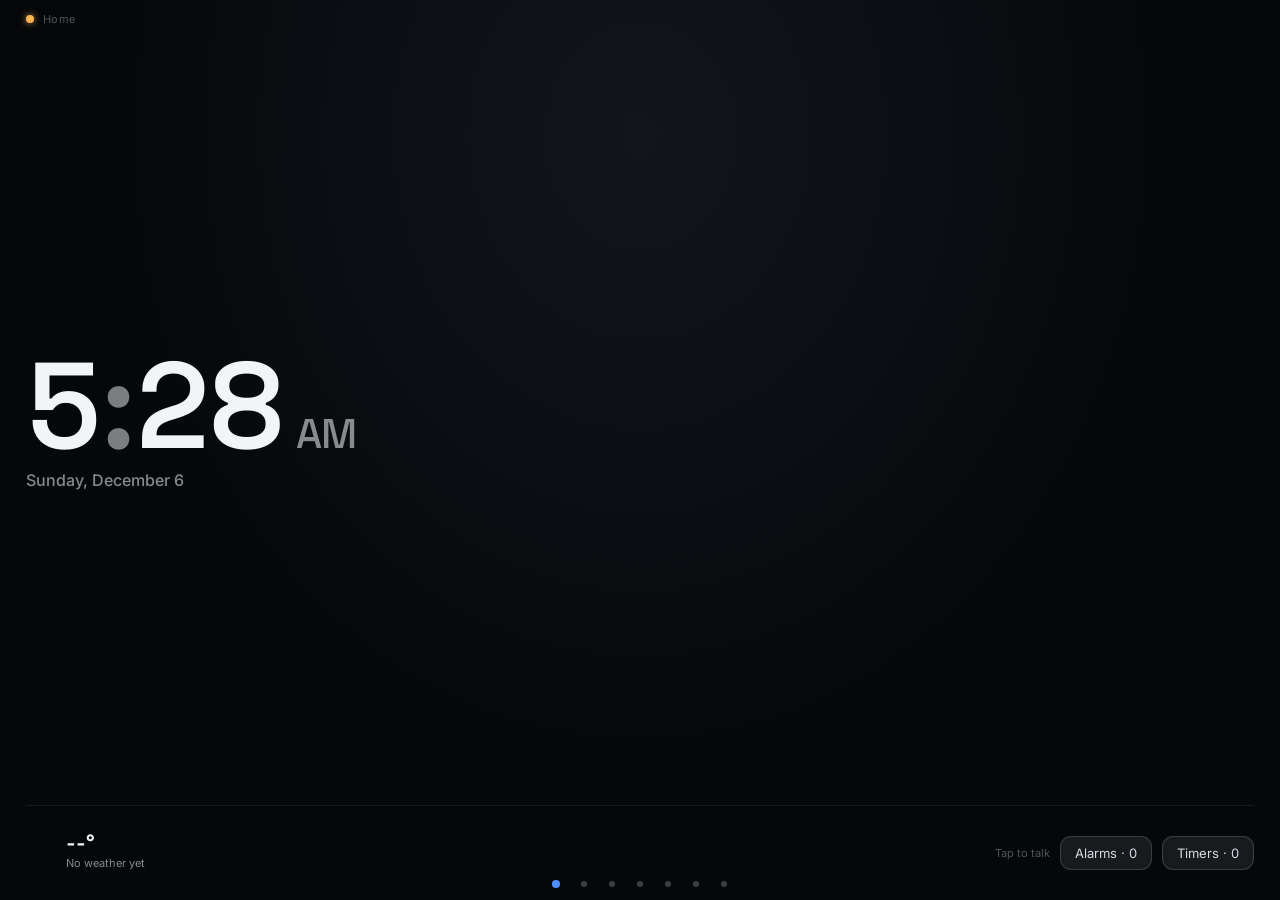
==== EchoTerminal/app/src/main/assets/ambient/index.html @ d67b39e3 "tap = stop: protocol v1.4, remove stay machinery, 'tap to stop' hint (fix brief 11)" ====
<!DOCTYPE html>
<html lang="en">
<head>
<meta charset="UTF-8">
<!--
  width=960 pins the layout viewport to the panel's real pixel width, so every
  length in styles.css is a device pixel on a 960x480 Echo Show 5 and the
  mockup's numbers port across unchanged. user-scalable=no also removes the
  300ms tap delay, which matters because a screen tap is tap-to-talk.
-->
<meta name="viewport" content="width=960, user-scalable=no">
<title>Echo ambient</title>
<link rel="stylesheet" href="styles.css">
</head>
<body>

<!-- The listening ring frames the whole panel, the way the Alexa light ring
     frames the base. Pure CSS animation, no JS loop. -->
<div id="ring"></div>

<div id="topbar">
  <div id="conn-dot" class="dot connecting"></div>
  <span id="page-label">Home</span>
</div>

<!-- ---------------------------------------------------------------- HOME -->
<section class="page visible" data-page="home">
  <div class="home">
    <div class="clock-stage">
      <div class="face digital">
        <div class="time" id="time-digital"></div>
        <div class="date" id="date-digital"></div>
      </div>
    </div>
    <div class="home-footer">
      <div class="weather-mini">
        <span class="wico" id="home-wico"></span>
        <div>
          <div class="wtemp" id="home-wtemp">--&deg;</div>
          <div class="wcond" id="home-wcond">No weather yet</div>
        </div>
      </div>
      <div class="footer-right">
        <span class="hint" id="home-hint">Tap to talk</span>
        <button class="chip" data-ui id="alarm-chip">Alarms &middot; 0</button>
        <button class="chip" data-ui id="timer-chip">Timers &middot; 0</button>
      </div>
    </div>
  </div>
</section>

<!-- ------------------------------------------------------------- WEATHER -->
<section class="page" data-page="weather">
  <div class="weather-page">
    <div class="wx-hero">
      <div>
        <div class="wx-temp-big" id="wx-temp">--&deg;</div>
        <div class="wx-sub" id="wx-sub">No weather yet</div>
        <div class="wx-hilo placeholder"><span>H <b>--</b></span><span>L <b>--</b></span><span>Wind <b>--</b></span></div>
      </div>
      <div class="wx-glyph" id="wx-glyph"></div>
    </div>
    <div class="hourly placeholder">
      <div class="empty-note">Hourly forecast is not wired up yet</div>
    </div>
  </div>
</section>

<!-- --------------------------------------------------------- WORLD CLOCK -->
<section class="page" data-page="world">
  <div class="world-page">
    <div class="world-top">
      <div class="map-box">
        <canvas id="world-map"></canvas>
      </div>
      <div class="hero-city">
        <div class="hero-name" id="hero-name">SYRACUSE</div>
        <div class="hero-time" id="hero-time">--:--</div>
        <div class="hero-date" id="hero-date"></div>
      </div>
    </div>
    <div class="city-list" id="city-list"></div>
  </div>
</section>

<!-- -------------------------------------------------------------- SCORES -->
<section class="page" data-page="scores">
  <div class="scores-page" id="scores-list">
    <div class="score-card placeholder">
      <div class="team"><div class="badge">--</div><div class="team-name">&mdash;<span>Home</span></div></div>
      <div class="score-num">--</div>
      <div class="game-meta">&mdash;</div>
      <div class="score-num">--</div>
      <div class="team right"><div class="team-name">&mdash;<span>Away</span></div><div class="badge">--</div></div>
    </div>
    <div class="score-card placeholder">
      <div class="team"><div class="badge">--</div><div class="team-name">&mdash;<span>Home</span></div></div>
      <div class="score-num">--</div>
      <div class="game-meta">&mdash;</div>
      <div class="score-num">--</div>
      <div class="team right"><div class="team-name">&mdash;<span>Away</span></div><div class="badge">--</div></div>
    </div>
    <div class="empty-note">No scores yet</div>
  </div>
</section>

<!-- ------------------------------------------------------------- FLIGHTS -->
<section class="page" data-page="flights">
  <div class="flights-page">
    <div class="radar placeholder">
      <svg viewBox="0 0 150 150">
        <circle cx="75" cy="75" r="70" fill="none" stroke="rgba(79,140,255,0.15)" stroke-width="1"/>
        <circle cx="75" cy="75" r="46" fill="none" stroke="rgba(79,140,255,0.15)" stroke-width="1"/>
        <circle cx="75" cy="75" r="22" fill="none" stroke="rgba(79,140,255,0.15)" stroke-width="1"/>
        <line x1="75" y1="5" x2="75" y2="145" stroke="rgba(79,140,255,0.1)" stroke-width="1"/>
        <line x1="5" y1="75" x2="145" y2="75" stroke="rgba(79,140,255,0.1)" stroke-width="1"/>
        <circle cx="75" cy="75" r="3" fill="rgba(242,244,247,0.55)"/>
        <g id="radar-planes"></g>
      </svg>
    </div>
    <div class="flight-list" id="flight-list">
      <div class="flight-row placeholder">
        <div><div class="flight-code">&mdash;</div><div class="flight-route">no traffic data</div></div>
        <div class="flight-stat">&mdash;</div>
      </div>
      <div class="empty-note">Nothing overhead yet</div>
    </div>
  </div>
</section>

<!-- ---------------------------------------------------------------- NEWS -->
<section class="page" data-page="news">
  <div class="news-page">
    <div>
      <div class="news-tag placeholder-tag" id="news-tag">HEADLINES</div>
      <div class="news-headline placeholder" id="news-headline">No headlines yet</div>
      <div class="news-meta" id="news-meta">The news feed is not wired up yet</div>
    </div>
    <div class="ticker" id="news-ticker-wrap">
      <div class="ticker-track placeholder" id="news-ticker"><span>&mdash;</span></div>
    </div>
  </div>
</section>

<!-- -------------------------------------------------------------- STOCKS -->
<section class="page" data-page="stocks">
  <div class="stocks-page" id="stocks-list">
    <div class="stock-row placeholder">
      <div class="stock-id"><div class="stock-sym">&mdash;</div><div class="stock-name">no quote</div></div>
      <svg class="stock-spark" viewBox="0 0 70 26"><polyline points="0,13 70,13" fill="none" stroke="rgba(242,244,247,0.2)" stroke-width="2"/></svg>
      <div class="stock-price"><div class="stock-val">--</div><div class="stock-chg">--</div></div>
    </div>
    <div class="stock-row placeholder">
      <div class="stock-id"><div class="stock-sym">&mdash;</div><div class="stock-name">no quote</div></div>
      <svg class="stock-spark" viewBox="0 0 70 26"><polyline points="0,13 70,13" fill="none" stroke="rgba(242,244,247,0.2)" stroke-width="2"/></svg>
      <div class="stock-price"><div class="stock-val">--</div><div class="stock-chg">--</div></div>
    </div>
    <div class="empty-note">No market data yet</div>
  </div>
</section>

<div id="pager"></div>

<!-- The conversation overlay. Shown for any non-idle ui state; hides the
     pager and stops the idle cycle. -->
<div id="convo" class="hidden">
  <div class="convo-pill"><span class="convo-dot"></span><span id="convo-label">Listening</span></div>
  <div id="convo-hint" class="hidden">tap to stop</div>
</div>

<!-- Pushed server cards (display / display_clear). Full-bleed, above
     everything the pages draw, below the native camera indicator. -->
<div id="card" class="hidden"><div id="card-body"></div></div>

<script src="world.js"></script>
<script src="app.js"></script>
</body>
</html>
---- EchoTerminal/app/src/main/assets/ambient/styles.css ----
/*
 * Ambient UI for the Echo Show 5 panel (960x480), ported from
 * docs/ui-mockup/mockup.html. The device chrome (bezel, fabric, camera dot)
 * is gone -- this IS the screen now -- and the pagination dots moved from the
 * mockup's fabric base onto the screen's bottom edge, since the physical base
 * is not ours to draw on.
 *
 * Everything here is local: the two fonts are bundled in fonts/, and there is
 * no network reference of any kind. The device has no internet.
 */

@font-face {
  font-family: 'Space Grotesk';
  src: url('fonts/space-grotesk-latin.woff2') format('woff2');
  font-weight: 300 700;
  font-style: normal;
  font-display: block;
}
@font-face {
  font-family: 'Inter';
  src: url('fonts/inter-latin.woff2') format('woff2');
  font-weight: 100 900;
  font-style: normal;
  font-display: block;
}

:root{
  --void:#05070a;
  --glass: rgba(255,255,255,0.05);
  --glass-strong: rgba(255,255,255,0.09);
  --line: rgba(255,255,255,0.08);
  --ink:#f2f4f7;
  --ink-dim: rgba(242,244,247,0.55);
  --ink-faint: rgba(242,244,247,0.32);
  --blue:#4f8cff;
  --amber:#ffb454;
  --green:#35d399;
  --red:#ff5c5c;
  --purple:#b06bff;

  /* The ring and the conversation pill both read from this, so one JS write
     recolours the whole conversation chrome. */
  --state: var(--blue);
}

*{ box-sizing:border-box; }

html,body{
  margin:0; padding:0; width:100%; height:100%;
  background: radial-gradient(ellipse at 50% 15%, #12161c 0%, var(--void) 62%);
  color:var(--ink);
  font-family:'Inter', sans-serif;
  overflow:hidden;
  /* An ambient display is not a document: nothing selects, nothing scrolls,
     nothing shows a tap flash. */
  user-select:none; -webkit-user-select:none;
  -webkit-tap-highlight-color: transparent;
  -webkit-touch-callout: none;
}

/* ---------------------------------------------------------------- ring --- */
#ring{
  position:fixed; top:0; right:0; bottom:0; left:0; pointer-events:none; z-index:40;
  box-shadow: inset 0 0 0 0 transparent;
  transition: box-shadow .35s ease;
}
#ring.active{
  animation: ring-pulse 1.8s ease-in-out infinite;
}
@keyframes ring-pulse{
  0%,100%{ box-shadow: inset 0 0 0 3px var(--state), inset 0 0 18px 3px var(--state); opacity:.62; }
  50%    { box-shadow: inset 0 0 0 3px var(--state), inset 0 0 30px 6px var(--state); opacity:1; }
}

/* -------------------------------------------------------------- top bar --- */
/* Left-anchored on purpose: the native camera indicator owns the top-right
   corner and must never be argued with. */
#topbar{
  position:fixed; top:12px; left:26px; z-index:20;
  display:flex; align-items:center; gap:9px;
  font-size:11px; color:var(--ink-faint); letter-spacing:.04em;
}
.dot{ width:8px; height:8px; border-radius:50%; background:var(--ink-faint); }
.dot.online{ background:var(--green); box-shadow:0 0 7px rgba(53,211,153,0.9); }
.dot.connecting{ background:var(--amber); box-shadow:0 0 7px rgba(255,180,84,0.75); }
.dot.offline{ background:var(--red); box-shadow:0 0 7px rgba(255,92,92,0.9); }

/* ---------------------------------------------------------------- pages --- */
.page{
  position:fixed; top:0; right:0; bottom:0; left:0; z-index:10;
  display:none; flex-direction:column;
  padding:34px 26px 30px 26px;
}
.page.visible{ display:flex; }

#pager{
  position:fixed; left:0; right:0; bottom:2px; z-index:20;
  height:28px; display:flex; align-items:center; justify-content:center; gap:2px;
}
/* The dot is 6px because that is what reads right from across a room; the
   box around it is 26px because that is what a thumb hits. Drawing the dot
   as ::before is what lets the two sizes disagree. */
.pdot{ width:26px; height:26px; display:flex; align-items:center; justify-content:center; }
.pdot::before{
  content:''; width:6px; height:6px; border-radius:50%;
  background:rgba(255,255,255,0.22);
  transition: background .2s, transform .2s;
}
.pdot.on::before{ background:var(--blue); transform:scale(1.35); }
/* A pinned page is one the user chose; it says so until the cycle resumes. */
.pdot.pinned::before{ background:var(--amber); }
#pager.hidden{ display:none; }

/* ----------------------------------------------------------- home page --- */
.home{ flex:1; display:flex; flex-direction:column; justify-content:space-between; }
.clock-stage{ flex:1; display:flex; align-items:center; }
.face{ width:100%; }
.face.digital .time{
  font-family:'Space Grotesk', sans-serif; font-weight:600;
  font-size:122px; line-height:.95; letter-spacing:-.01em;
  font-variant-numeric: tabular-nums;
}
.face.digital .time .colon{ opacity:.5; }
.face.digital .time .ampm{ font-size:.34em; margin-left:12px; color:var(--ink-dim); font-weight:500; }
.face.digital .date{ font-size:16px; color:var(--ink-dim); margin-top:6px; font-weight:500; }

.home-footer{
  display:flex; align-items:flex-end; justify-content:space-between;
  padding-top:10px; border-top:1px solid var(--line);
}
.weather-mini{ display:flex; align-items:center; gap:10px; padding-top:12px; }
.wico{ width:30px; height:30px; display:block; }
.wico svg{ width:100%; height:100%; display:block; }
.wtemp{ font-size:22px; font-weight:600; font-family:'Space Grotesk',sans-serif; }
.wcond{ font-size:11px; color:var(--ink-dim); }
.hint{ font-size:11px; color:var(--ink-faint); }
.footer-right{ display:flex; align-items:center; gap:10px; padding-top:12px; }
/* The alarm/timer chips the native ambient floated over its bottom-right
   corner, in the same place, opening the same native schedule screens. */
.chip{
  font-family:'Inter',sans-serif; font-size:13px; color:rgba(232,238,247,0.91);
  background:rgba(255,255,255,0.08); border:1px solid rgba(255,255,255,0.15);
  border-radius:11px; padding:8px 14px;
}
.chip:active{ background:rgba(255,255,255,0.16); }

/* -------------------------------------------------------- weather page --- */
.weather-page{ flex:1; display:flex; flex-direction:column; }
.wx-hero{ flex:1; display:flex; align-items:center; justify-content:space-between; }
.wx-temp-big{ font-family:'Space Grotesk',sans-serif; font-weight:600; font-size:92px; line-height:1; }
.wx-sub{ color:var(--ink-dim); font-size:14px; margin-top:6px; }
.wx-hilo{ display:flex; gap:14px; margin-top:10px; font-size:12px; color:var(--ink-dim); }
.wx-hilo b{ color:var(--ink); font-weight:600; }
.wx-glyph{ width:112px; height:112px; }
.wx-glyph svg{ width:100%; height:100%; display:block; }
.hourly{
  display:flex; align-items:center; justify-content:center;
  border-top:1px solid var(--line); padding-top:10px; min-height:44px;
}

/* --------------------------------------------------------- world clock --- */
.world-page{ flex:1; display:flex; flex-direction:column; gap:10px; }
.world-top{ flex:1; display:flex; align-items:center; gap:18px; }
/* Height in px rather than an aspect-ratio: the projection letterboxes itself
   to whatever box it is given (see world.js), and aspect-ratio is newer than
   the Chromium this ROM's WebView may turn out to be. */
.map-box{ flex:1; height:250px; position:relative; border-radius:8px; overflow:hidden; }
#world-map{ width:100%; height:100%; display:block; }
.hero-city{ width:236px; flex-shrink:0; }
.hero-name{ font-size:11px; letter-spacing:.14em; color:var(--amber); font-weight:600; }
.hero-time{
  font-family:'Space Grotesk',sans-serif; font-weight:700; font-size:54px;
  line-height:1.05; font-variant-numeric: tabular-nums; margin-top:2px;
}
.hero-date{ font-size:12px; color:var(--ink-dim); }
.city-list{ display:flex; gap:10px; }
.city-card{
  flex:1; background:var(--glass); border:1px solid var(--line); border-radius:10px;
  padding:7px 10px; text-align:center;
}
.city-card .cname{ font-size:10px; color:var(--ink-dim); }
.city-card .ctime{ font-family:'Space Grotesk',sans-serif; font-weight:700; font-size:16px; margin-top:2px; font-variant-numeric: tabular-nums; }
.city-card .cbadge{ font-size:9px; color:var(--ink-faint); margin-top:1px; }

/* -------------------------------------------------------------- scores --- */
.scores-page{ flex:1; display:flex; flex-direction:column; gap:8px; justify-content:center; }
.score-card{
  display:flex; align-items:center; justify-content:space-between;
  background:var(--glass); border:1px solid var(--line); border-radius:12px; padding:8px 16px;
}
.team{ display:flex; align-items:center; gap:9px; width:38%; }
.team.right{ justify-content:flex-end; text-align:right; }
.badge{
  width:26px; height:26px; border-radius:7px; flex-shrink:0;
  display:flex; align-items:center; justify-content:center;
  font-size:10px; font-weight:700; font-family:'Space Grotesk',sans-serif;
  background:rgba(255,255,255,0.10);
}
.team-name{ font-size:12px; font-weight:600; }
.team-name span{ display:block; font-size:9px; color:var(--ink-faint); font-weight:400; }
.score-num{ font-family:'Space Grotesk',sans-serif; font-weight:700; font-size:20px; width:34px; text-align:center; }
.game-meta{ width:22%; text-align:right; font-size:10px; color:var(--ink-dim); }
.live{ color:var(--red); font-weight:600; }
.final{ color:var(--ink-faint); }

/* ------------------------------------------------------------- flights --- */
.flights-page{ flex:1; display:flex; gap:18px; align-items:center; }
.radar{ position:relative; width:170px; height:170px; flex-shrink:0; }
.radar svg{ width:100%; height:100%; }
.plane-tag{
  position:absolute; font-size:9px; color:var(--blue); font-weight:600;
  white-space:nowrap; transform:translate(-50%,-140%);
}
.flight-list{ flex:1; display:flex; flex-direction:column; gap:8px; }
.flight-row{
  display:flex; align-items:center; justify-content:space-between;
  background:var(--glass); border:1px solid var(--line); border-radius:10px;
  padding:8px 12px; font-size:11px;
}
.flight-code{ font-family:'Space Grotesk',sans-serif; font-weight:700; font-size:13px; }
.flight-route{ color:var(--ink-dim); font-size:10px; }
.flight-stat{ text-align:right; color:var(--ink-dim); font-size:10px; }
.flight-stat b{ color:var(--ink); font-family:'Space Grotesk',sans-serif; }

/* ---------------------------------------------------------------- news --- */
.news-page{ flex:1; display:flex; flex-direction:column; justify-content:center; gap:14px; }
.news-tag{
  display:inline-flex; align-items:center; gap:6px;
  background:var(--red); color:#fff; font-size:10px; font-weight:700;
  letter-spacing:.06em; padding:3px 10px; border-radius:4px; width:fit-content;
}
.news-tag.placeholder-tag{ background:rgba(255,255,255,0.12); color:var(--ink-dim); }
.news-headline{ font-size:28px; font-weight:600; line-height:1.2; max-width:88%; margin-top:8px; }
.news-meta{ font-size:11px; color:var(--ink-faint); margin-top:6px; }
.ticker{ overflow:hidden; white-space:nowrap; border-top:1px solid var(--line); padding-top:10px; }
.ticker-track{
  display:inline-block; padding-left:100%;
  animation: scroll-left 22s linear infinite;
  font-size:12px; color:var(--ink-dim);
}
.ticker-track.placeholder{ animation:none; padding-left:0; }
.ticker-track span{ margin-right:40px; }
@keyframes scroll-left{ from{ transform:translateX(0); } to{ transform:translateX(-100%); } }

/* -------------------------------------------------------------- stocks --- */
.stocks-page{ flex:1; display:flex; flex-direction:column; justify-content:center; gap:8px; }
.stock-row{
  display:flex; align-items:center; justify-content:space-between;
  background:var(--glass); border:1px solid var(--line); border-radius:10px; padding:9px 14px;
}
.stock-id{ display:flex; flex-direction:column; }
.stock-sym{ font-family:'Space Grotesk',sans-serif; font-weight:700; font-size:14px; }
.stock-name{ font-size:10px; color:var(--ink-faint); }
.stock-spark{ width:70px; height:26px; }
.stock-price{ text-align:right; }
.stock-val{ font-family:'Space Grotesk',sans-serif; font-weight:600; font-size:14px; }
.stock-chg{ font-size:11px; font-weight:600; color:var(--ink-faint); }
.up{ color:var(--green); }
.down{ color:var(--red); }

/* --------------------------------------------------------- placeholders --- */
/* Real data has not arrived. It has to LOOK like it has not arrived: a
   convincing fake row on an ambient display is a lie you read every morning. */
.placeholder{ opacity:.34; filter:saturate(0); }
.empty-note{
  font-size:11px; color:var(--ink-faint); text-align:center;
  letter-spacing:.04em; padding-top:4px;
}

/* ------------------------------------------------------------ overlays --- */
#convo{
  position:fixed; top:0; right:0; bottom:0; left:0; z-index:30;
  display:flex; flex-direction:column; align-items:center; justify-content:center; gap:14px;
  background: radial-gradient(ellipse at 50% 50%, rgba(5,7,10,0.72) 0%, rgba(5,7,10,0.94) 70%);
}
#convo.hidden{ display:none; }
.convo-pill{
  display:flex; align-items:center; gap:14px;
  font-size:34px; font-weight:600; letter-spacing:.01em;
  color:var(--state);
}
.convo-dot{
  width:18px; height:18px; border-radius:50%; background:var(--state);
  box-shadow:0 0 18px var(--state);
  animation: breathe 1.8s ease-in-out infinite;
}
@keyframes breathe{ 0%,100%{ opacity:.45; } 50%{ opacity:1; } }
#convo-hint{ font-size:13px; color:var(--ink-dim); transition: opacity .4s ease; }
#convo-hint.hidden{ display:none; }

#card{ position:fixed; top:0; right:0; bottom:0; left:0; z-index:35; background:#000; opacity:0; transition: opacity .32s ease; }
#card.shown{ opacity:1; }
#card.hidden{ display:none; }
#card-body, #card-body iframe{ width:100%; height:100%; border:0; display:block; }
.card-wrap{
  height:100%; display:flex; flex-direction:column;
  align-items:center; justify-content:center; text-align:center;
  padding:0 40px;
}
.card-main{ font-size:58px; font-weight:300; line-height:1.05; }
.card-sub{ font-size:24px; color:#b9c2cf; margin-top:14px; }
.card-img{ max-width:100%; max-height:100%; object-fit:contain; }
.card-count{ font-family:'Space Grotesk',sans-serif; font-weight:600; font-variant-numeric: tabular-nums; }
.card-bar{ width:70%; height:6px; border-radius:3px; background:rgba(255,255,255,0.16); margin-top:18px; overflow:hidden; }
.card-bar > i{ display:block; height:100%; background:var(--blue); }
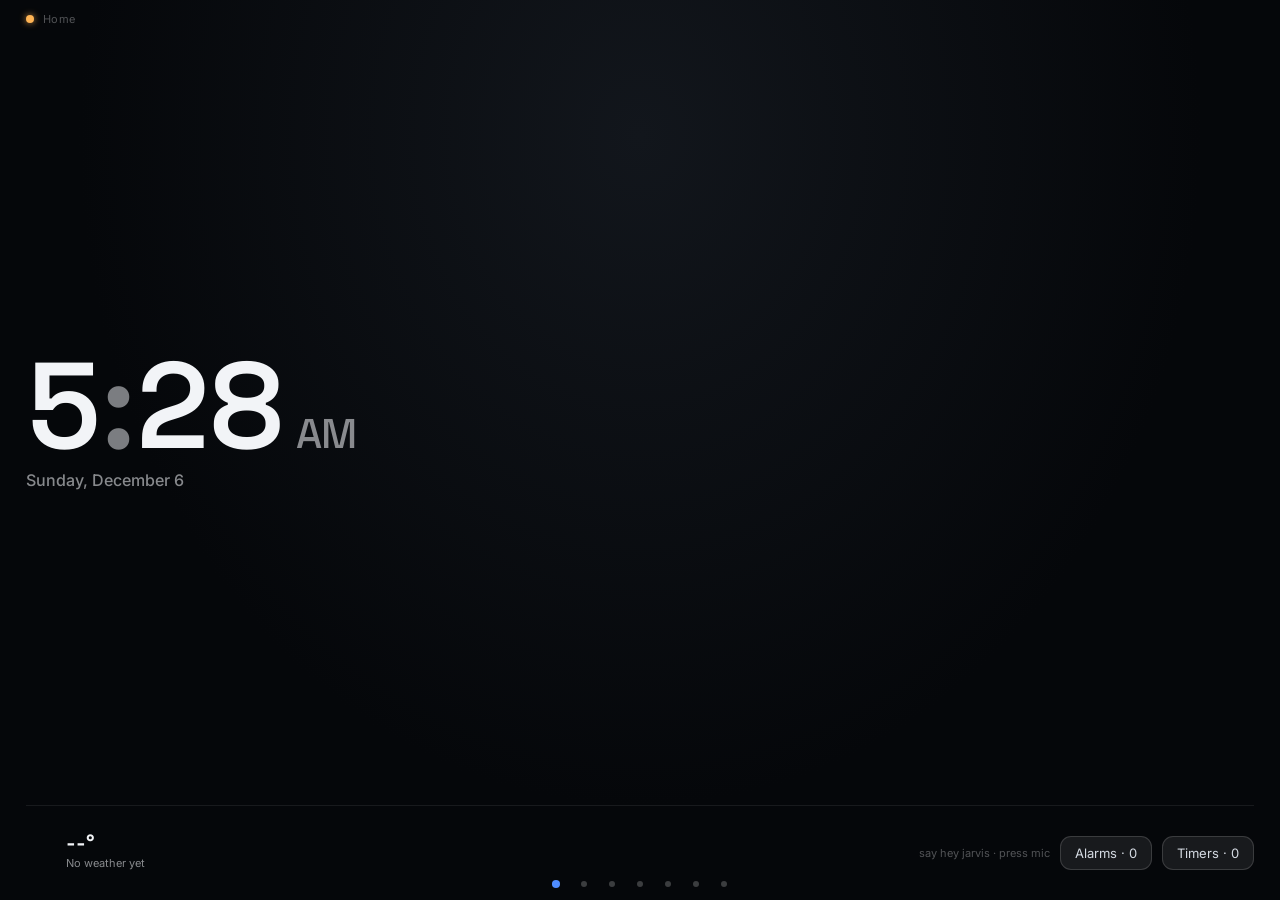
==== commit b9f1dd7d: "brief 7 v2 client: mic button timing (short=talk toggle, hold>=1s=mute) + device-owned persistent mu" ====
--- a/EchoTerminal/app/src/main/assets/ambient/index.html
+++ b/EchoTerminal/app/src/main/assets/ambient/index.html
@@ -6,7 +6,8 @@
   width=960 pins the layout viewport to the panel's real pixel width, so every
   length in styles.css is a device pixel on a 960x480 Echo Show 5 and the
   mockup's numbers port across unchanged. user-scalable=no also removes the
-  300ms tap delay, which matters because a screen tap is tap-to-talk.
+  300ms tap delay (screen taps drive UI only since protocol v1.6; the wake
+  word and the physical mic button start conversations).
 -->
 <meta name="viewport" content="width=960, user-scalable=no">
 <title>Echo ambient</title>
@@ -41,7 +42,7 @@
         </div>
       </div>
       <div class="footer-right">
-        <span class="hint" id="home-hint">Tap to talk</span>
+        <span class="hint" id="home-hint">say hey jarvis · press mic</span>
         <button class="chip" data-ui id="alarm-chip">Alarms &middot; 0</button>
         <button class="chip" data-ui id="timer-chip">Timers &middot; 0</button>
       </div>
@@ -165,7 +166,7 @@
      pager and stops the idle cycle. -->
 <div id="convo" class="hidden">
   <div class="convo-pill"><span class="convo-dot"></span><span id="convo-label">Listening</span></div>
-  <div id="convo-hint" class="hidden">tap to stop</div>
+  <div id="convo-hint" class="hidden">press mic to stop</div>
 </div>
 
 <!-- Pushed server cards (display / display_clear). Full-bleed, above
--- a/EchoTerminal/app/src/main/assets/ambient/styles.css
+++ b/EchoTerminal/app/src/main/assets/ambient/styles.css
@@ -303,3 +303,58 @@
 .card-count{ font-family:'Space Grotesk',sans-serif; font-weight:600; font-variant-numeric: tabular-nums; }
 .card-bar{ width:70%; height:6px; border-radius:3px; background:rgba(255,255,255,0.16); margin-top:18px; overflow:hidden; }
 .card-bar > i{ display:block; height:100%; background:var(--blue); }
+
+/* --- now playing (protocol v1.5) -----------------------------------------
+   Across the panel, not stacked. 960x480 is wide, and stacking left the
+   transport row either off the bottom edge or too small to hit; side by side
+   there is room for a 200 px cover AND buttons a thumb can find. */
+.np{
+  height:100%; display:flex; align-items:center; justify-content:center;
+  gap:36px; padding:0 48px; box-sizing:border-box;
+}
+.np-art{
+  width:216px; height:216px; flex:0 0 216px; border-radius:14px;
+  object-fit:cover; background:rgba(255,255,255,0.06);
+  box-shadow:0 12px 32px rgba(0,0,0,0.55);
+}
+.np-noart{ display:flex; align-items:center; justify-content:center; }
+.np-noart svg{ width:64px; height:64px; fill:rgba(255,255,255,0.22); }
+.np-meta{ flex:1 1 auto; min-width:0; }
+/* One line each, clipped rather than wrapped: a three-line track title pushes
+   the buttons off the panel, and the answer to "what is this" is spoken. */
+.np-title{
+  font-size:42px; font-weight:300; line-height:1.1;
+  white-space:nowrap; overflow:hidden; text-overflow:ellipsis;
+}
+.np-artist{
+  font-size:24px; color:#b9c2cf; margin-top:6px;
+  white-space:nowrap; overflow:hidden; text-overflow:ellipsis;
+}
+.np-album{
+  font-size:17px; color:var(--ink-dim); margin-top:2px;
+  white-space:nowrap; overflow:hidden; text-overflow:ellipsis;
+}
+.np .card-bar{ width:100%; margin-top:16px; }
+.np-times{
+  display:flex; justify-content:space-between;
+  font-size:14px; color:var(--ink-dim); margin-top:7px;
+  font-variant-numeric: tabular-nums;
+}
+.np-row{ display:flex; align-items:center; gap:22px; margin-top:16px; }
+/* 64 px minimum: pressed with a thumb, in the dark, by someone who is not
+   looking closely. */
+.np-btn{
+  width:64px; height:64px; border-radius:50%; border:0; padding:0;
+  background:rgba(255,255,255,0.09); color:inherit;
+  display:flex; align-items:center; justify-content:center;
+  -webkit-tap-highlight-color: transparent;
+}
+.np-btn:active{ background:rgba(255,255,255,0.2); }
+.np-btn.np-main{ width:76px; height:76px; background:rgba(255,255,255,0.16); }
+.np-btn svg{
+  width:28px; height:28px; fill:#e6ebf2;
+  /* So a press always lands on the button, never on the path inside it --
+     the delegated handler looks for the nearest [data-media] ancestor. */
+  pointer-events:none;
+}
+.np-btn.np-main svg{ width:34px; height:34px; }
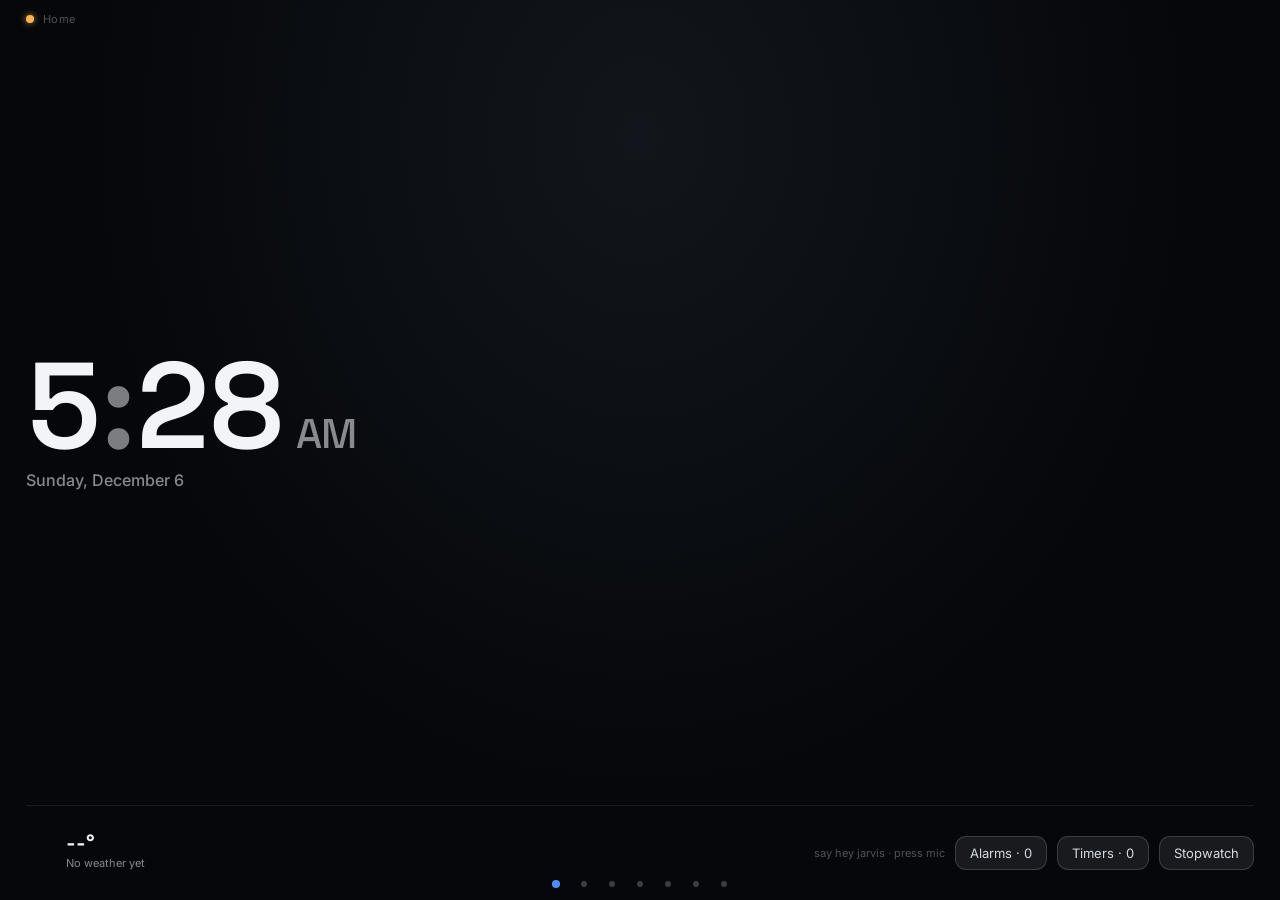
==== commit fbcc084f: "clock brief client: Stopwatch service (persist/wakelock/laps), stopwatch page + tiles + WebView chip" ====
--- a/EchoTerminal/app/src/main/assets/ambient/index.html
+++ b/EchoTerminal/app/src/main/assets/ambient/index.html
@@ -45,6 +45,7 @@
         <span class="hint" id="home-hint">say hey jarvis · press mic</span>
         <button class="chip" data-ui id="alarm-chip">Alarms &middot; 0</button>
         <button class="chip" data-ui id="timer-chip">Timers &middot; 0</button>
+        <button class="chip" data-ui id="stopwatch-chip">Stopwatch</button>
       </div>
     </div>
   </div>
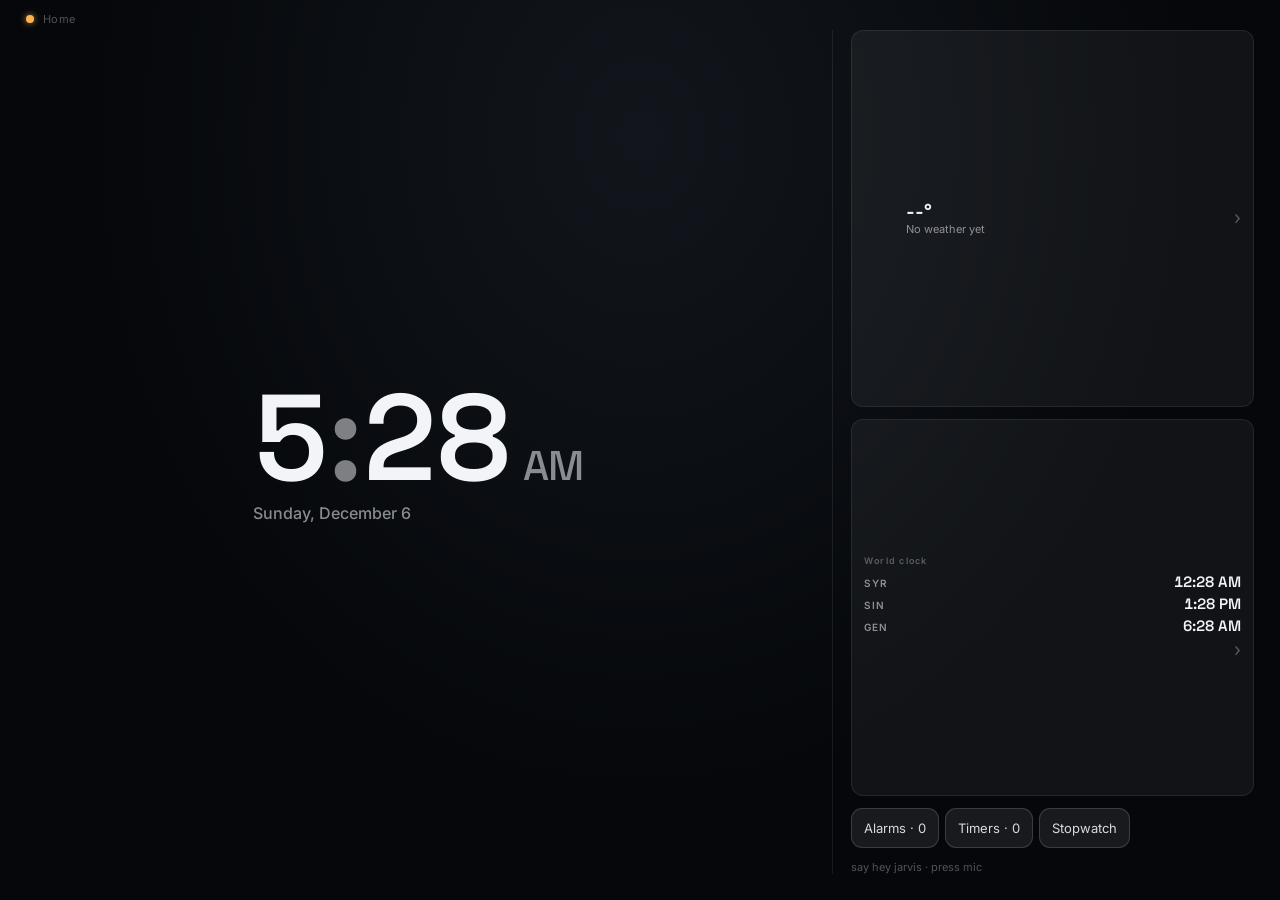
==== commit 9484b4df: "ui-brief-14 client: layout-engine home (65/35 clock+rail), focus templates, layout/mute consumers - " ====
--- a/EchoTerminal/app/src/main/assets/ambient/index.html
+++ b/EchoTerminal/app/src/main/assets/ambient/index.html
@@ -8,12 +8,19 @@
   mockup's numbers port across unchanged. user-scalable=no also removes the
   300ms tap delay (screen taps drive UI only since protocol v1.6; the wake
   word and the physical mic button start conversations).
+
+  UI-BRIEF-14 (layout engine, home model owner spec): one focus-driven
+  layout. The resting surface is the 65/35 Nest-Hub home -- clock hero left,
+  widget rail right. The clock never rotates away; only the rail's widgets
+  change. Full-screen pages (weather, world clock, ...) open OVER the home
+  when their rail card is tapped and close back to it; a conversation puts
+  the screen into the chat template (overlay + compact clock + answer cards).
 -->
 <meta name="viewport" content="width=960, user-scalable=no">
 <title>Echo ambient</title>
 <link rel="stylesheet" href="styles.css">
 </head>
-<body>
+<body class="fx-home">
 
 <!-- The listening ring frames the whole panel, the way the Alexa light ring
      frames the base. Pure CSS animation, no JS loop. -->
@@ -24,32 +31,69 @@
   <span id="page-label">Home</span>
 </div>
 
-<!-- ---------------------------------------------------------------- HOME -->
+<!-- ============================================================ ENGINE ==
+     The single focus-driven layout. `data-focus` on <body> picks the active
+     template: home (clock hero + rail, the resting surface), music (the
+     same home -- now-playing is a rail chip, never a takeover, per the home
+     model spec), chat (the conversation overlay, driven by ui state). -->
 <section class="page visible" data-page="home">
   <div class="home">
+
+    <!-- Left 65%: the clock hero. The one thing that never leaves the home. -->
     <div class="clock-stage">
       <div class="face digital">
         <div class="time" id="time-digital"></div>
         <div class="date" id="date-digital"></div>
       </div>
     </div>
-    <div class="home-footer">
-      <div class="weather-mini">
+
+    <!-- Right 35%: the widget rail. Every tile here is a >= 40 px thumb
+         target. Cards with data-open navigate to their full page locally;
+         the chips open the native schedule screens. -->
+    <aside class="rail">
+      <button class="rail-card rail-weather" data-ui data-open="weather" aria-label="Weather">
         <span class="wico" id="home-wico"></span>
-        <div>
-          <div class="wtemp" id="home-wtemp">--&deg;</div>
-          <div class="wcond" id="home-wcond">No weather yet</div>
-        </div>
-      </div>
-      <div class="footer-right">
-        <span class="hint" id="home-hint">say hey jarvis · press mic</span>
+        <span class="rail-wx">
+          <span class="wtemp" id="home-wtemp">--&deg;</span>
+          <span class="wcond" id="home-wcond">No weather yet</span>
+        </span>
+        <span class="rail-go" aria-hidden="true">&#8250;</span>
+      </button>
+
+      <button class="rail-card rail-world" data-ui data-open="world" aria-label="World clock">
+        <span class="rail-world-label">World clock</span>
+        <span class="rail-world-cities" id="rail-cities"></span>
+        <span class="rail-go" aria-hidden="true">&#8250;</span>
+      </button>
+
+      <div class="suite">
         <button class="chip" data-ui id="alarm-chip">Alarms &middot; 0</button>
         <button class="chip" data-ui id="timer-chip">Timers &middot; 0</button>
         <button class="chip" data-ui id="stopwatch-chip">Stopwatch</button>
       </div>
-    </div>
-  </div>
-</section>
+
+      <!-- Now playing as a compact rail chip (home model: music never
+           displaces the home). Shown only while the display's speaker is
+           active; hidden by display_clear. -->
+      <div id="np-chip" class="chip np-chip hidden">
+        <span class="np-eq" aria-hidden="true"></span>
+        <span class="np-text" id="np-chip-text">&#9835;</span>
+      </div>
+
+      <!-- Privacy mute is device-owned (HARDWARE-BRIEF-7 v2); this chip is
+           a status readout only, and is hidden while unmuted. -->
+      <div id="mute-chip" class="chip mute-chip hidden"><span class="mute-dot"></span>Mic muted</div>
+
+      <div class="hint" id="home-hint">say hey jarvis &middot; press mic</div>
+    </aside>
+  </div>
+</section>
+
+<!-- ======================================================= FULL PAGES ==
+     The detail pages. They open over the home when their rail card is
+     tapped and are pure local navigation: no server round trip, no session.
+     A conversation always returns the screen to the home underneath it. -->
+<button id="page-back" class="back-chip hidden" data-ui aria-label="Back to home">&#8249; Home</button>
 
 <!-- ------------------------------------------------------------- WEATHER -->
 <section class="page" data-page="weather">
@@ -161,11 +205,15 @@
   </div>
 </section>
 
-<div id="pager"></div>
-
-<!-- The conversation overlay. Shown for any non-idle ui state; hides the
-     pager and stops the idle cycle. -->
+<!-- ============================================================= CHAT ==
+     The chat template (non-idle focus). The clock compresses to a compact
+     corner block; the ring and pill are the listening/thinking/speaking
+     visuals; pushed answer cards (id=card) are the hero above this. -->
 <div id="convo" class="hidden">
+  <div class="chat-clock">
+    <div class="time" id="time-mini"></div>
+    <div class="date" id="date-mini"></div>
+  </div>
   <div class="convo-pill"><span class="convo-dot"></span><span id="convo-label">Listening</span></div>
   <div id="convo-hint" class="hidden">press mic to stop</div>
 </div>
--- a/EchoTerminal/app/src/main/assets/ambient/styles.css
+++ b/EchoTerminal/app/src/main/assets/ambient/styles.css
@@ -1,12 +1,18 @@
 /*
  * Ambient UI for the Echo Show 5 panel (960x480), ported from
- * docs/ui-mockup/mockup.html. The device chrome (bezel, fabric, camera dot)
- * is gone -- this IS the screen now -- and the pagination dots moved from the
- * mockup's fabric base onto the screen's bottom edge, since the physical base
- * is not ours to draw on.
+ * docs/ui-mockup/mockup.html, rebuilt for the UI-BRIEF-14 layout engine.
+ * The device chrome (bezel, fabric, camera dot) is gone -- this IS the
+ * screen now.
  *
- * Everything here is local: the two fonts are bundled in fonts/, and there is
- * no network reference of any kind. The device has no internet.
+ * Focus model (owner home spec, 2026-09-08): the resting surface is the
+ * 65/35 Nest-Hub home -- clock hero left, widget rail right. The clock
+ * NEVER rotates away; only rail widgets change. Detail pages open OVER the
+ * home and close back to it. A conversation (fx-chat) replaces the home
+ * with the chat template: compact corner clock + pill + ring + answer cards.
+ * Music does not displace the home: now-playing is a rail chip.
+ *
+ * Everything here is local: the two fonts are bundled in fonts/, and there
+ * is no network reference of any kind. The device has no internet.
  */
 
 @font-face {
@@ -86,63 +92,143 @@
 .dot.offline{ background:var(--red); box-shadow:0 0 7px rgba(255,92,92,0.9); }
 
 /* ---------------------------------------------------------------- pages --- */
+/* Full-bleed layout templates, one visible at a time. The home engine is
+   page[data-page=home]; everything else is a detail page that opens over
+   it from a rail card and closes back. Fades use opacity only -- the only
+   cheap animation on a 1 GB, 32-bit WebView. */
 .page{
   position:fixed; top:0; right:0; bottom:0; left:0; z-index:10;
   display:none; flex-direction:column;
-  padding:34px 26px 30px 26px;
-}
-.page.visible{ display:flex; }
-
-#pager{
-  position:fixed; left:0; right:0; bottom:2px; z-index:20;
-  height:28px; display:flex; align-items:center; justify-content:center; gap:2px;
-}
-/* The dot is 6px because that is what reads right from across a room; the
-   box around it is 26px because that is what a thumb hits. Drawing the dot
-   as ::before is what lets the two sizes disagree. */
-.pdot{ width:26px; height:26px; display:flex; align-items:center; justify-content:center; }
-.pdot::before{
-  content:''; width:6px; height:6px; border-radius:50%;
-  background:rgba(255,255,255,0.22);
-  transition: background .2s, transform .2s;
-}
-.pdot.on::before{ background:var(--blue); transform:scale(1.35); }
-/* A pinned page is one the user chose; it says so until the cycle resumes. */
-.pdot.pinned::before{ background:var(--amber); }
-#pager.hidden{ display:none; }
-
-/* ----------------------------------------------------------- home page --- */
-.home{ flex:1; display:flex; flex-direction:column; justify-content:space-between; }
-.clock-stage{ flex:1; display:flex; align-items:center; }
-.face{ width:100%; }
+  padding:30px 26px 26px 26px;
+}
+.page.visible{ display:flex; animation: page-in .22s ease; }
+@keyframes page-in{ from{ opacity:0; } to{ opacity:1; } }
+
+/* --------------------------------------------------- home engine (65/35) -- */
+/* Left clock hero ~65%, right widget rail ~35%. The engine IS the resting
+   surface; body.fx-chat hides it while the conversation overlay is up. */
+body.fx-chat .page[data-page="home"]{ display:none; }
+body.fx-chat #page-back{ display:none; }
+
+.home{
+  flex:1; display:grid; align-items:center;
+  grid-template-columns: 65fr 35fr;
+  column-gap:22px;
+  min-height:0;
+}
+.clock-stage{ display:flex; align-items:center; justify-content:center; min-width:0; }
 .face.digital .time{
   font-family:'Space Grotesk', sans-serif; font-weight:600;
   font-size:122px; line-height:.95; letter-spacing:-.01em;
   font-variant-numeric: tabular-nums;
+  white-space:nowrap;
 }
 .face.digital .time .colon{ opacity:.5; }
 .face.digital .time .ampm{ font-size:.34em; margin-left:12px; color:var(--ink-dim); font-weight:500; }
 .face.digital .date{ font-size:16px; color:var(--ink-dim); margin-top:6px; font-weight:500; }
 
-.home-footer{
-  display:flex; align-items:flex-end; justify-content:space-between;
-  padding-top:10px; border-top:1px solid var(--line);
-}
-.weather-mini{ display:flex; align-items:center; gap:10px; padding-top:12px; }
-.wico{ width:30px; height:30px; display:block; }
-.wico svg{ width:100%; height:100%; display:block; }
-.wtemp{ font-size:22px; font-weight:600; font-family:'Space Grotesk',sans-serif; }
-.wcond{ font-size:11px; color:var(--ink-dim); }
-.hint{ font-size:11px; color:var(--ink-faint); }
-.footer-right{ display:flex; align-items:center; gap:10px; padding-top:12px; }
-/* The alarm/timer chips the native ambient floated over its bottom-right
-   corner, in the same place, opening the same native schedule screens. */
+/* --- the widget rail ------------------------------------------------------ */
+.rail{
+  display:flex; flex-direction:column; gap:12px;
+  border-left:1px solid var(--line);
+  padding-left:18px;
+  min-width:0; height:100%;
+}
+/* Every rail tile is a >= 40 px target, glass, and reads as pressable. */
+.rail-card{
+  font-family:'Inter',sans-serif; color:var(--ink); text-align:left;
+  background:var(--glass); border:1px solid var(--line); border-radius:12px;
+  padding:10px 12px; width:100%;
+  display:flex; align-items:center; gap:10px; min-height:40px;
+  -webkit-tap-highlight-color: transparent;
+}
+/* The two data cards share whatever height the status chips below do not
+   need, so the rail always fills its column -- extra tiles (np, mute) or a
+   wrapped chip row simply squeeze them instead of overflowing the screen. */
+.rail-weather, .rail-world{ flex:1 1 0; }
+.rail-card:active{ background:var(--glass-strong); }
+.rail-go{ color:var(--ink-faint); font-size:18px; margin-left:auto; line-height:1; }
+
+.rail-weather .wico{ width:32px; height:32px; flex:0 0 32px; display:block; }
+.rail-weather .wico svg{ width:100%; height:100%; display:block; }
+.rail-wx{ display:flex; flex-direction:column; min-width:0; }
+.rail-wx .wtemp{ font-family:'Space Grotesk',sans-serif; font-size:20px; font-weight:600; line-height:1.1; }
+.rail-wx .wcond{
+  font-size:11px; color:var(--ink-dim);
+  white-space:nowrap; overflow:hidden; text-overflow:ellipsis;
+}
+
+.rail-world{ flex-direction:column; align-items:stretch; gap:6px; justify-content:center; }
+.rail-world-label{
+  font-size:9px; letter-spacing:.14em; color:var(--ink-faint); font-weight:600;
+}
+.rail-world-cities{ display:flex; flex-direction:column; gap:3px; }
+.wc-row{ display:flex; align-items:baseline; justify-content:space-between; gap:8px; }
+.wc-code{
+  font-size:10px; letter-spacing:.12em; color:var(--ink-dim); font-weight:600;
+  flex:0 0 auto;
+}
+.wc-time{
+  font-family:'Space Grotesk',sans-serif; font-size:15px; font-weight:600;
+  font-variant-numeric: tabular-nums;
+}
+
+/* Clock-suite chips: alarms / timers / stopwatch open the native schedule
+   screens. They wrap when the stopwatch text grows. */
+.suite{ display:flex; flex-wrap:wrap; gap:6px; }
 .chip{
   font-family:'Inter',sans-serif; font-size:13px; color:rgba(232,238,247,0.91);
   background:rgba(255,255,255,0.08); border:1px solid rgba(255,255,255,0.15);
-  border-radius:11px; padding:8px 14px;
-}
-.chip:active{ background:rgba(255,255,255,0.16); }
+  border-radius:11px; padding:10px 12px;
+  display:inline-flex; align-items:center; gap:8px;
+  min-height:40px;
+}
+button.chip:active{ background:rgba(255,255,255,0.16); }
+
+/* Now playing as a rail chip. Playing dot (the equaliser bars) on the left,
+   one clipped line of "title — artist" beside it. */
+.np-chip{ max-width:100%; }
+.np-chip.hidden{ display:none; }
+.np-eq{
+  flex:0 0 auto; width:16px; height:12px;
+  background-image:linear-gradient(var(--green), var(--green));
+  background-repeat:no-repeat;
+  background-size:3px 100%, 3px 68%, 3px 100%;
+  background-position:0 0, 50% 100%, 100% 0;
+  animation: eq-bars 1.1s ease-in-out infinite;
+}
+@keyframes eq-bars{
+  0%,100%{ opacity:.45; }
+  50%{ opacity:1; }
+}
+/* Paused: the bars stop and dim instead of pretending to be music. */
+.np-chip.paused .np-eq{ animation:none; opacity:.35; }
+.np-text{
+  font-size:12px; color:rgba(232,238,247,0.91);
+  white-space:nowrap; overflow:hidden; text-overflow:ellipsis; min-width:0;
+}
+
+/* Privacy-mute status chip: device-owned state, readout only. */
+.mute-chip{ color:rgba(255,148,148,0.95); border-color:rgba(255,92,92,0.35); }
+.mute-chip.hidden{ display:none; }
+.mute-dot{
+  flex:0 0 auto; width:8px; height:8px; border-radius:50%;
+  background:var(--red); box-shadow:0 0 6px rgba(255,92,92,0.8);
+}
+
+.hint{ font-size:11px; color:var(--ink-faint); line-height:1.3; }
+
+/* ------------------------------------------------------ back from a page -- */
+/* Detail pages close with the chip in the bottom-left corner: reachable by a
+   thumb, clear of the top bar and of the native camera pill top-right. */
+#page-back{
+  position:fixed; bottom:10px; left:26px; z-index:25;
+  font-family:'Inter',sans-serif; font-size:13px; color:var(--ink-dim);
+  background:rgba(255,255,255,0.07); border:1px solid rgba(255,255,255,0.14);
+  border-radius:11px; padding:9px 14px; min-height:40px;
+}
+#page-back.hidden{ display:none; }
+#page-back:active{ background:rgba(255,255,255,0.16); color:var(--ink); }
 
 /* -------------------------------------------------------- weather page --- */
 .weather-page{ flex:1; display:flex; flex-direction:column; }
@@ -267,13 +353,33 @@
   letter-spacing:.04em; padding-top:4px;
 }
 
-/* ------------------------------------------------------------ overlays --- */
+/* ------------------------------------------------------------- chat -------- */
+/* The chat template (non-idle focus). Opacity-faded so a conversation opens
+   and closes smoothly instead of snapping. Hidden keeps the overlay off the
+   hit-test path only after the fade completes. */
 #convo{
   position:fixed; top:0; right:0; bottom:0; left:0; z-index:30;
   display:flex; flex-direction:column; align-items:center; justify-content:center; gap:14px;
   background: radial-gradient(ellipse at 50% 50%, rgba(5,7,10,0.72) 0%, rgba(5,7,10,0.94) 70%);
-}
-#convo.hidden{ display:none; }
+  opacity:1;
+  transition: opacity .3s ease;
+}
+#convo.hidden{
+  opacity:0; visibility:hidden;
+  transition: opacity .3s ease, visibility 0s linear .3s;
+}
+/* The clock during a conversation: compact, top-left, still readable, never
+   in the way of the pill or the answer cards (which overlay this). */
+.chat-clock{
+  position:absolute; top:44px; left:26px;
+  display:flex; flex-direction:column; gap:2px;
+}
+.chat-clock .time{
+  font-family:'Space Grotesk',sans-serif; font-weight:600;
+  font-size:34px; line-height:1; font-variant-numeric: tabular-nums;
+  color:var(--ink);
+}
+.chat-clock .date{ font-size:11px; color:var(--ink-dim); }
 .convo-pill{
   display:flex; align-items:center; gap:14px;
   font-size:34px; font-weight:600; letter-spacing:.01em;
@@ -288,6 +394,7 @@
 #convo-hint{ font-size:13px; color:var(--ink-dim); transition: opacity .4s ease; }
 #convo-hint.hidden{ display:none; }
 
+/* ------------------------------------------------------ pushed cards ------ */
 #card{ position:fixed; top:0; right:0; bottom:0; left:0; z-index:35; background:#000; opacity:0; transition: opacity .32s ease; }
 #card.shown{ opacity:1; }
 #card.hidden{ display:none; }
@@ -304,10 +411,10 @@
 .card-bar{ width:70%; height:6px; border-radius:3px; background:rgba(255,255,255,0.16); margin-top:18px; overflow:hidden; }
 .card-bar > i{ display:block; height:100%; background:var(--blue); }
 
-/* --- now playing (protocol v1.5) -----------------------------------------
-   Across the panel, not stacked. 960x480 is wide, and stacking left the
-   transport row either off the bottom edge or too small to hit; side by side
-   there is room for a 200 px cover AND buttons a thumb can find. */
+/* --- now playing OVERLAY card (protocol v1.5) ------------------------------
+   This is the CHAT-hero form of now playing (music during a conversation).
+   While idle, now playing is a rail chip (see .np-chip) and this overlay is
+   never used -- music does not displace the home (owner home spec). */
 .np{
   height:100%; display:flex; align-items:center; justify-content:center;
   gap:36px; padding:0 48px; box-sizing:border-box;
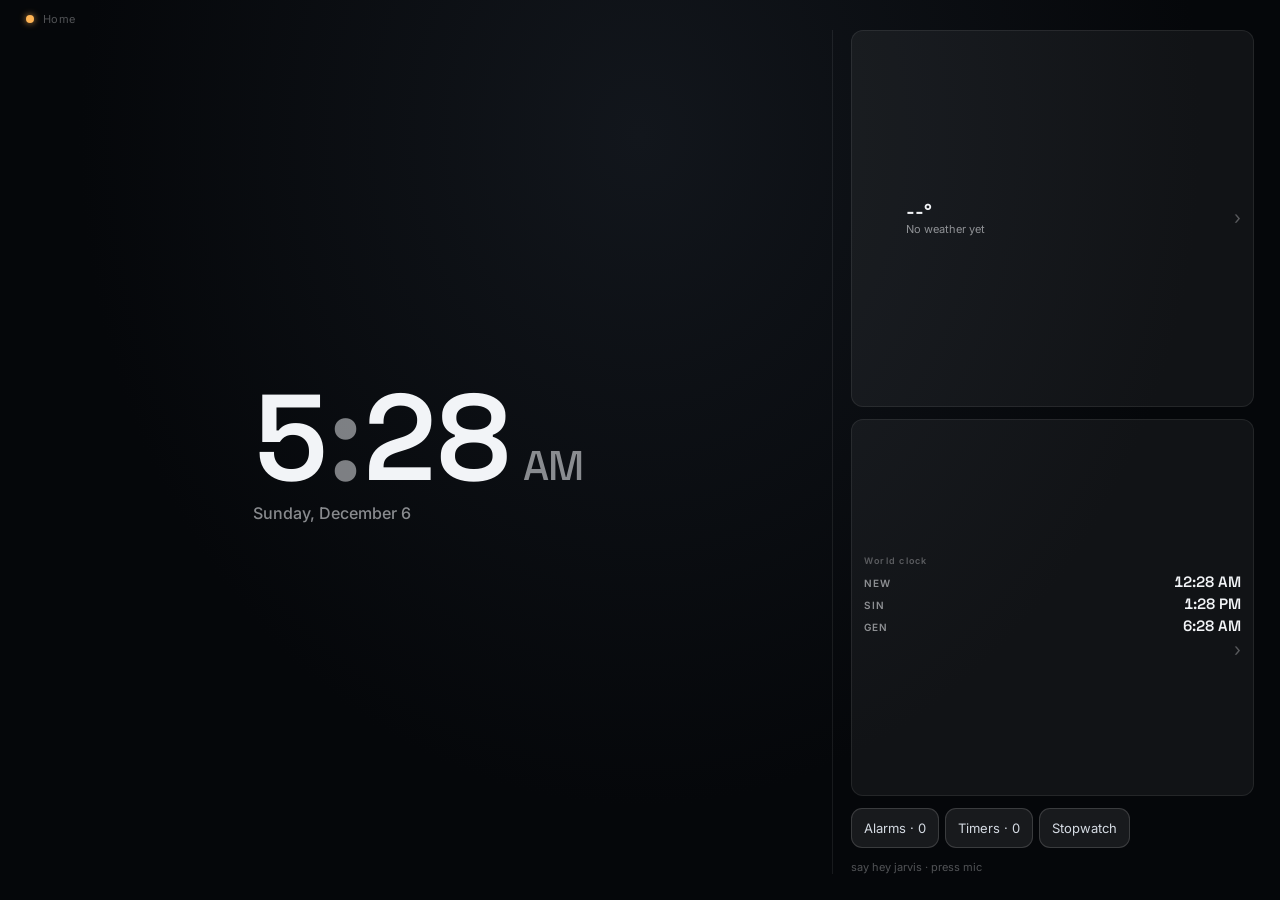
==== commit 514b9d75: "ui-brief-14 client: layout-engine home (65/35 clock+rail), focus templates, layout/mute consumers - " ====
--- a/EchoTerminal/app/src/main/assets/ambient/index.html
+++ b/EchoTerminal/app/src/main/assets/ambient/index.html
@@ -9,7 +9,7 @@
   300ms tap delay (screen taps drive UI only since protocol v1.6; the wake
   word and the physical mic button start conversations).
 
-  UI-BRIEF-14 (layout engine, home model owner spec): one focus-driven
+  design notes (layout engine, home model owner spec): one focus-driven
   layout. The resting surface is the 65/35 Nest-Hub home -- clock hero left,
   widget rail right. The clock never rotates away; only the rail's widgets
   change. Full-screen pages (weather, world clock, ...) open OVER the home
@@ -80,7 +80,7 @@
         <span class="np-text" id="np-chip-text">&#9835;</span>
       </div>
 
-      <!-- Privacy mute is device-owned (HARDWARE-BRIEF-7 v2); this chip is
+      <!-- Privacy mute is device-owned (design notes v2); this chip is
            a status readout only, and is hidden while unmuted. -->
       <div id="mute-chip" class="chip mute-chip hidden"><span class="mute-dot"></span>Mic muted</div>
 
--- a/EchoTerminal/app/src/main/assets/ambient/styles.css
+++ b/EchoTerminal/app/src/main/assets/ambient/styles.css
@@ -1,6 +1,6 @@
 /*
  * Ambient UI for the Echo Show 5 panel (960x480), ported from
- * docs/ui-mockup/mockup.html, rebuilt for the UI-BRIEF-14 layout engine.
+ * docs/ui-mockup/mockup.html, rebuilt for the design notes layout engine.
  * The device chrome (bezel, fabric, camera dot) is gone -- this IS the
  * screen now.
  *
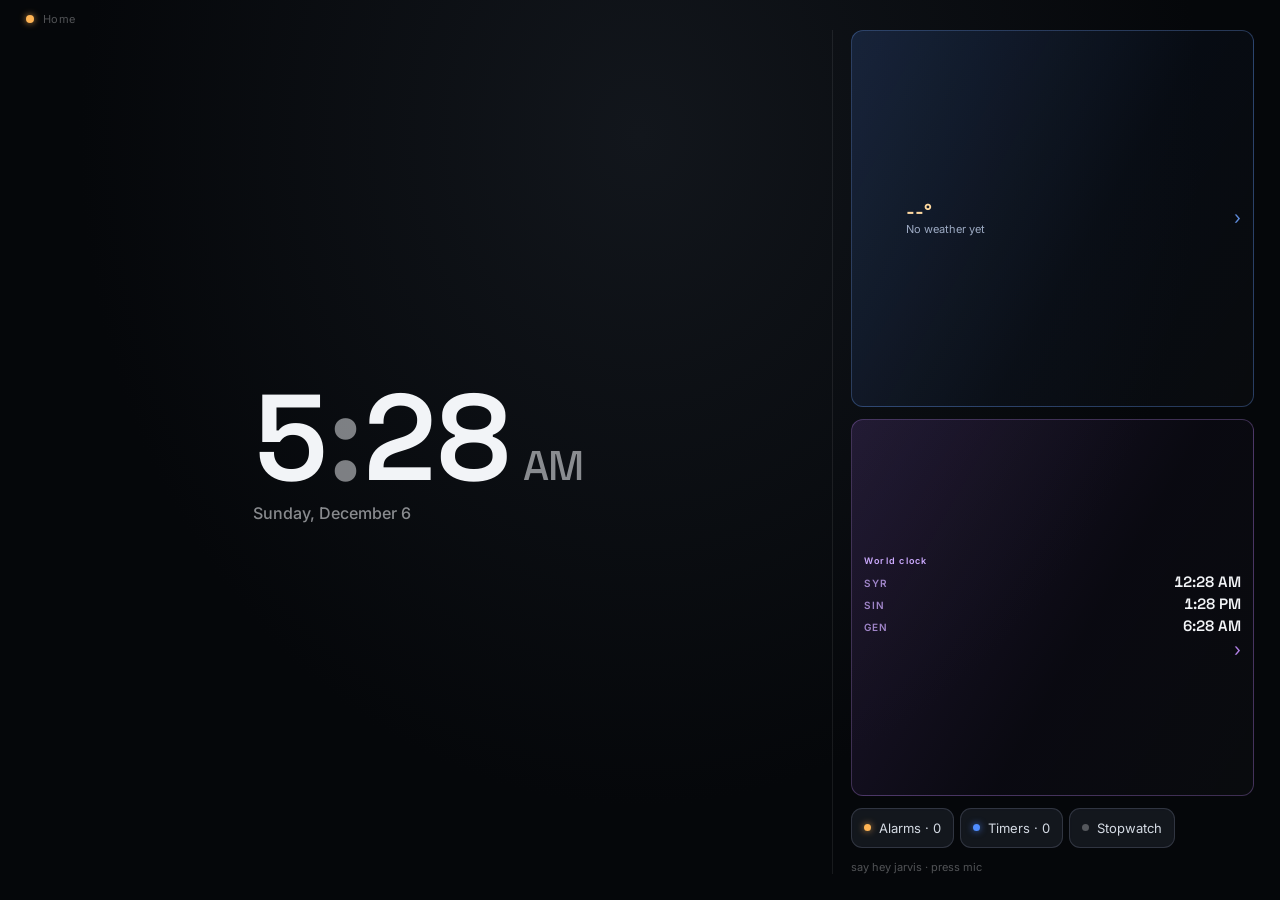
==== commit aa495c8a: "owner-r1 ui: music page (chip tap + chat-end landing), home color pass, ambient rotation (idle 6min " ====
--- a/EchoTerminal/app/src/main/assets/ambient/index.html
+++ b/EchoTerminal/app/src/main/assets/ambient/index.html
@@ -9,7 +9,7 @@
   300ms tap delay (screen taps drive UI only since protocol v1.6; the wake
   word and the physical mic button start conversations).
 
-  design notes (layout engine, home model owner spec): one focus-driven
+  UI-BRIEF-14 (layout engine, home model owner spec): one focus-driven
   layout. The resting surface is the 65/35 Nest-Hub home -- clock hero left,
   widget rail right. The clock never rotates away; only the rail's widgets
   change. Full-screen pages (weather, world clock, ...) open OVER the home
@@ -73,14 +73,17 @@
       </div>
 
       <!-- Now playing as a compact rail chip (home model: music never
-           displaces the home). Shown only while the display's speaker is
-           active; hidden by display_clear. -->
-      <div id="np-chip" class="chip np-chip hidden">
+           displaces the home). Tapping it opens the full music page. Shown
+           only while the display's speaker is active; hidden by
+           display_clear. -->
+      <button id="np-chip" class="chip np-chip hidden" data-ui data-open="music"
+              aria-label="Now playing — open music">
         <span class="np-eq" aria-hidden="true"></span>
         <span class="np-text" id="np-chip-text">&#9835;</span>
-      </div>
-
-      <!-- Privacy mute is device-owned (design notes v2); this chip is
+        <span class="np-go" aria-hidden="true">&#8250;</span>
+      </button>
+
+      <!-- Privacy mute is device-owned (HARDWARE-BRIEF-7 v2); this chip is
            a status readout only, and is hidden while unmuted. -->
       <div id="mute-chip" class="chip mute-chip hidden"><span class="mute-dot"></span>Mic muted</div>
 
@@ -103,6 +106,9 @@
         <div class="wx-temp-big" id="wx-temp">--&deg;</div>
         <div class="wx-sub" id="wx-sub">No weather yet</div>
         <div class="wx-hilo placeholder"><span>H <b>--</b></span><span>L <b>--</b></span><span>Wind <b>--</b></span></div>
+        <!-- Ambient rotation shows this page without the home clock, so the
+             time rides along in a slim line of its own. -->
+        <div class="wx-now" id="wx-now"></div>
       </div>
       <div class="wx-glyph" id="wx-glyph"></div>
     </div>
@@ -126,6 +132,30 @@
       </div>
     </div>
     <div class="city-list" id="city-list"></div>
+  </div>
+</section>
+
+<!-- --------------------------------------------------------------- MUSIC -->
+<!-- The full music page (owner round-1): reached by tapping the rail's
+     now-playing chip, and the landing surface when a conversation ends
+     while the speaker card is up (layout focus = music). Reuses the
+     now-playing card language: art, title/artist/album, live progress and
+     the transport row, which fire the same media_control messages. -->
+<section class="page" data-page="music">
+  <div class="music-page">
+    <div class="m-art" id="m-art" aria-hidden="true"></div>
+    <div class="m-meta">
+      <div class="np-title" id="m-title">Nothing playing</div>
+      <div class="np-artist" id="m-artist"></div>
+      <div class="np-album" id="m-album"></div>
+      <div class="card-bar"><i id="m-bar"></i></div>
+      <div class="np-times"><span id="m-pos">0:00</span><span id="m-dur">0:00</span></div>
+      <div class="np-row">
+        <button class="np-btn" data-ui data-media="previous" aria-label="Previous track"></button>
+        <button class="np-btn np-main" data-ui data-media="toggle" id="m-toggle" aria-label="Play or pause"></button>
+        <button class="np-btn" data-ui data-media="next" aria-label="Next track"></button>
+      </div>
+    </div>
   </div>
 </section>
 
--- a/EchoTerminal/app/src/main/assets/ambient/styles.css
+++ b/EchoTerminal/app/src/main/assets/ambient/styles.css
@@ -1,6 +1,6 @@
 /*
  * Ambient UI for the Echo Show 5 panel (960x480), ported from
- * docs/ui-mockup/mockup.html, rebuilt for the design notes layout engine.
+ * docs/ui-mockup/mockup.html, rebuilt for the UI-BRIEF-14 layout engine.
  * The device chrome (bezel, fabric, camera dot) is gone -- this IS the
  * screen now.
  *
@@ -465,3 +465,166 @@
   pointer-events:none;
 }
 .np-btn.np-main svg{ width:34px; height:34px; }
+
+/* --- options / list panels (UI-BRIEF-16, protocol v1.6) --------------------
+   Trusted-DOM panels rendered by this page from typed payloads (never server
+   HTML). OPTIONS rows are big touch targets that send `select {index}`; LIST
+   rows are read-only. Both share the pushed-card slot. Heights are budgeted
+   for the worst case the server allows: 6 option rows in 480 px. */
+.panel{
+  width:100%; max-width:800px; margin:auto;
+  display:flex; flex-direction:column; justify-content:center;
+  padding:16px 0; box-sizing:border-box;
+}
+.panel-head{
+  font-size:25px; font-weight:350; color:#d7dde6;
+  margin-bottom:14px; text-align:center;
+  white-space:nowrap; overflow:hidden; text-overflow:ellipsis;
+}
+.panel-rows{
+  display:flex; flex-direction:column; gap:9px; overflow:hidden;
+}
+.opt-row{
+  display:flex; align-items:center; gap:16px; text-align:left;
+  min-height:54px; padding:3px 20px; border-radius:14px;
+  border:1px solid var(--line); background:var(--glass);
+  color:var(--ink); font:inherit;
+  /* GPU-cheap press feedback only (1 GB device budget). */
+  transition: background .15s ease, transform .12s ease, border-color .15s ease;
+}
+.opt-row:active{ background:var(--glass-strong); transform:scale(.995); }
+.opt-row.chosen{
+  background:rgba(79,140,255,0.16); border-color:var(--blue);
+}
+.opt-row:disabled{ opacity:.75; }
+.opt-idx{
+  flex:0 0 30px; height:30px; border-radius:50%;
+  background:rgba(255,255,255,0.08); color:var(--ink-dim);
+  display:flex; align-items:center; justify-content:center;
+  font-size:15px; font-weight:600; font-variant-numeric:tabular-nums;
+  transition: background .15s ease, color .15s ease;
+}
+.opt-row.chosen .opt-idx{ background:var(--blue); color:#06101f; }
+.opt-main{ display:flex; flex-direction:column; min-width:0; }
+.opt-label{
+  font-size:23px; line-height:1.15;
+  white-space:nowrap; overflow:hidden; text-overflow:ellipsis;
+}
+.opt-sub{
+  font-size:15px; color:var(--ink-dim); margin-top:1px;
+  white-space:nowrap; overflow:hidden; text-overflow:ellipsis;
+}
+.list-panel .panel-rows{ gap:0; }
+.list-row{
+  display:flex; align-items:center; gap:14px; min-height:38px;
+  border-bottom:1px solid var(--line);
+}
+.list-panel .panel-rows .list-row:last-child{ border-bottom:0; }
+.list-idx{
+  flex:0 0 26px; color:var(--ink-faint); font-size:15px; font-weight:600;
+  font-variant-numeric:tabular-nums; text-align:right;
+}
+.list-item{
+  font-size:22px; font-weight:350;
+  white-space:nowrap; overflow:hidden; text-overflow:ellipsis;
+}
+
+/* ============================================================ MUSIC PAGE ==
+   Owner round-1: the full now-playing surface opened from the rail chip and
+   used as the landing page when a conversation ends while music is up.
+   Same visual language as the chat-hero now-playing overlay, sized for the
+   65/35-less full page. */
+.music-page{
+  flex:1; display:flex; align-items:center; justify-content:center;
+  gap:44px; padding:0 56px; box-sizing:border-box; min-width:0;
+}
+.m-art{
+  width:224px; height:224px; flex:0 0 224px; border-radius:16px;
+  background:rgba(255,255,255,0.06);
+  box-shadow:0 14px 36px rgba(0,0,0,0.5);
+  overflow:hidden; display:flex; align-items:center; justify-content:center;
+}
+.m-art img{ width:100%; height:100%; object-fit:cover; display:block; }
+.m-art .np-noart svg{ width:72px; height:72px; fill:rgba(255,255,255,0.20); }
+.m-meta{ flex:1 1 auto; min-width:0; }
+.m-meta .np-title{ font-size:46px; }
+.m-meta .np-artist{ font-size:26px; }
+.m-meta .np-album{ font-size:18px; }
+.m-meta .card-bar{ width:100%; margin-top:14px; }
+.m-meta .np-times{ font-size:15px; }
+
+/* ---------------------------------------------------- owner color pass ---
+   More colour on the home/rail: each widget gets a soft accent wash, its
+   chevron and markers take the accent colour, and the status chips carry a
+   coloured dot. All pure CSS -- no assets, no per-frame repaints. */
+.rail-card{
+  background:linear-gradient(120deg, rgba(255,255,255,0.07), rgba(255,255,255,0.02));
+}
+.rail-weather{
+  background:linear-gradient(120deg, rgba(79,140,255,0.16), rgba(79,140,255,0.04) 58%, rgba(255,255,255,0.02));
+  border-color:rgba(111,162,255,0.30);
+}
+.rail-weather .wtemp{ color:#ffd9a0; }
+.rail-weather .wcond{ color:rgba(210,226,255,0.72); }
+.rail-weather .wico{ filter:drop-shadow(0 0 7px rgba(255,180,84,0.28)); }
+.rail-world{
+  background:linear-gradient(120deg, rgba(176,107,255,0.15), rgba(176,107,255,0.03) 58%, rgba(255,255,255,0.02));
+  border-color:rgba(197,143,255,0.28);
+}
+.rail-world-label{ color:#cdabff; }
+.rail-world .wc-code{ color:rgba(205,171,255,0.75); }
+.rail-go{ transition:color .15s ease, transform .15s ease; }
+.rail-weather .rail-go{ color:rgba(111,162,255,0.85); }
+.rail-world .rail-go{ color:rgba(197,143,255,0.9); }
+.rail-card:active .rail-go{ transform:translateX(2px); }
+.rail-card:active{ filter:brightness(1.12); }
+
+.chip{
+  background:rgba(151,170,205,0.10);
+  border-color:rgba(180,196,225,0.18);
+  backdrop-filter:blur(2px);
+}
+/* Accent dot per clock-suite chip: alarms amber, timers blue, stopwatch
+   green (green only while it is actually running; idle it is a neutral
+   tick). */
+#alarm-chip::before{
+  content:''; flex:0 0 auto; width:7px; height:7px; border-radius:50%;
+  background:var(--amber); box-shadow:0 0 7px rgba(255,180,84,0.75);
+}
+#timer-chip::before{
+  content:''; flex:0 0 auto; width:7px; height:7px; border-radius:50%;
+  background:var(--blue); box-shadow:0 0 7px rgba(79,140,255,0.75);
+}
+#stopwatch-chip::before{
+  content:''; flex:0 0 auto; width:7px; height:7px; border-radius:50%;
+  background:rgba(255,255,255,0.28); box-shadow:none;
+  transition:background .2s ease, box-shadow .2s ease;
+}
+#stopwatch-chip.running::before{
+  background:var(--green); box-shadow:0 0 7px rgba(53,211,153,0.8);
+}
+
+/* The np chip glows green while audio is actually flowing and goes quiet
+   when paused; the trailing chevron says "tap me". */
+.np-chip:not(.paused){
+  background:rgba(53,211,153,0.12);
+  border-color:rgba(53,211,153,0.32);
+}
+.np-chip.paused{ background:rgba(151,170,205,0.10); border-color:rgba(180,196,225,0.18); }
+.np-chip.paused .np-text{ color:rgba(232,238,247,0.62); }
+.np-go{
+  flex:0 0 auto; color:var(--green); font-size:16px; line-height:1;
+  opacity:.85; transition:transform .15s ease;
+}
+.np-chip:active .np-go{ transform:translateX(2px); }
+.np-chip.paused .np-go{ color:var(--ink-faint); }
+
+.mute-chip{ background:rgba(255,92,92,0.10); }
+
+/* The slim time line on the weather page (ambient rotation keeps the time
+   visible while the full-screen weather is up). */
+.wx-now{
+  margin-top:12px; font-size:13px; color:rgba(210,226,255,0.78);
+  font-variant-numeric:tabular-nums; letter-spacing:.02em;
+}
+.wx-hilo span b{ color:#ffd9a0; }
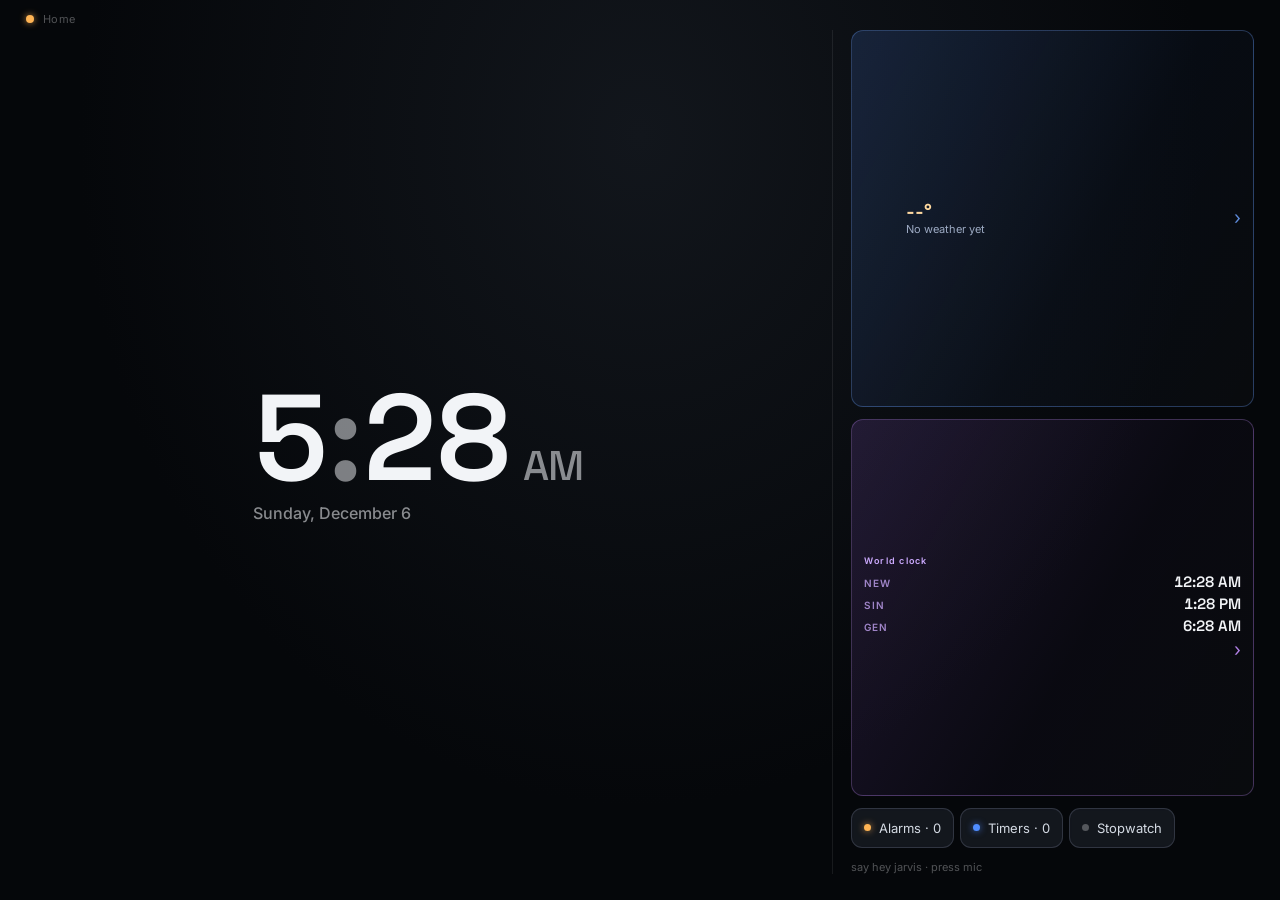
==== commit a60cda13: "owner-r1 ui: music page (chip tap + chat-end landing), home color pass, ambient rotation (idle 6min " ====
--- a/EchoTerminal/app/src/main/assets/ambient/index.html
+++ b/EchoTerminal/app/src/main/assets/ambient/index.html
@@ -9,7 +9,7 @@
   300ms tap delay (screen taps drive UI only since protocol v1.6; the wake
   word and the physical mic button start conversations).
 
-  UI-BRIEF-14 (layout engine, home model owner spec): one focus-driven
+  design notes (layout engine, home model owner spec): one focus-driven
   layout. The resting surface is the 65/35 Nest-Hub home -- clock hero left,
   widget rail right. The clock never rotates away; only the rail's widgets
   change. Full-screen pages (weather, world clock, ...) open OVER the home
@@ -83,7 +83,7 @@
         <span class="np-go" aria-hidden="true">&#8250;</span>
       </button>
 
-      <!-- Privacy mute is device-owned (HARDWARE-BRIEF-7 v2); this chip is
+      <!-- Privacy mute is device-owned (design notes v2); this chip is
            a status readout only, and is hidden while unmuted. -->
       <div id="mute-chip" class="chip mute-chip hidden"><span class="mute-dot"></span>Mic muted</div>
 
--- a/EchoTerminal/app/src/main/assets/ambient/styles.css
+++ b/EchoTerminal/app/src/main/assets/ambient/styles.css
@@ -1,6 +1,6 @@
 /*
  * Ambient UI for the Echo Show 5 panel (960x480), ported from
- * docs/ui-mockup/mockup.html, rebuilt for the UI-BRIEF-14 layout engine.
+ * docs/ui-mockup/mockup.html, rebuilt for the design notes layout engine.
  * The device chrome (bezel, fabric, camera dot) is gone -- this IS the
  * screen now.
  *
@@ -466,7 +466,7 @@
 }
 .np-btn.np-main svg{ width:34px; height:34px; }
 
-/* --- options / list panels (UI-BRIEF-16, protocol v1.6) --------------------
+/* --- options / list panels (design notes, protocol v1.6) --------------------
    Trusted-DOM panels rendered by this page from typed payloads (never server
    HTML). OPTIONS rows are big touch targets that send `select {index}`; LIST
    rows are read-only. Both share the pushed-card slot. Heights are budgeted
